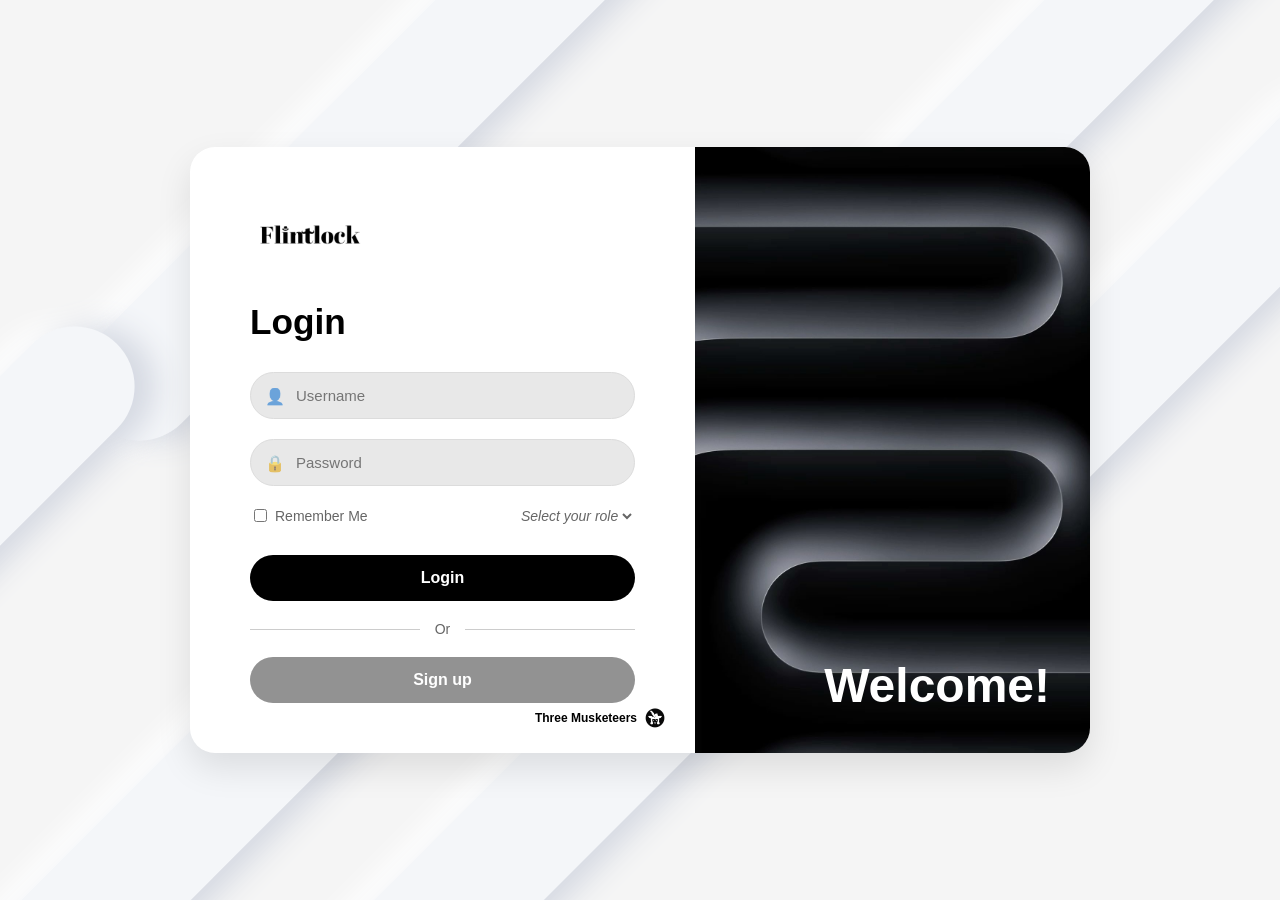
==== login/index.html @ 0c7adaf7 "Implemented Side navigation and security page Co-authored-by: Copilot <copilot@github.com>" ====
<!DOCTYPE html>
<html lang="en">
<head>
    <meta charset="UTF-8">
    <meta name="viewport" content="width=device-width, initial-scale=1.0">
    <title>Neumorphic Background</title>
    <link rel="stylesheet" href="login.css">
</head>
<body>

    <!-- Background Shapes -->
    <div class="background-container">
        <!-- Top Right Group -->
        <div class="pill pill-1"></div>
        <div class="pill pill-2"></div>
        <div class="pill pill-3"></div>
        
        <!-- Bottom Left Group -->
        <div class="pill pill-4"></div>
        <div class="pill pill-5"></div>
        <div class="pill pill-6"></div>
    </div>


<div class="login-card">
    <!-- Left Side: Login Form -->
    <div class="login-left">
        <img src="../assets/login-images/logo-name.png" alt="Flintlock Logo" class="brand-logo">
        
        <h1 class="login-title">Login</h1>
        
        <form id="loginForm" action="#" method="POST">
            <!-- Username Input -->
            <div class="input-group">
                <span class="icon">👤</span>
                <input type="text" placeholder="Username" required>
            </div>
            
            <!-- Password Input -->
            <div class="input-group">
                <span class="icon">🔒</span>
                <input type="password" placeholder="Password" required>
            </div>
            
            <!-- Options Row -->
            <div class="form-options">
                <label class="remember-me">
                    <input type="checkbox"> Remember Me
                </label>
                
                <div class="role-select">
                    <select required>
                        <option value="" disabled selected>Select your role</option>
                        <option value="admin">Admin</option>
                        <option value="user">User</option>
                    </select>
                </div>
            </div>

            <!-- Action Buttons -->
            <button type="submit" class="btn-login">Login</button>
            
            <div class="divider">
                <span>Or</span>
            </div>
            
            <button type="button" class="btn-signup" onclick="window.location.href='../signup/index.html'">Sign up</button>
        </form>

        <!-- Bottom Right Signature -->
        <div class="team-signature">
            <span>Three Musketeers</span>
            <img src="../assets/login-images/logo.png" alt="Team Icon">
        </div>
    </div>

    <!-- Right Side: Image and Welcome Text -->
    <div class="login-right">
        <h2>Welcome!</h2>
    </div>
</div>

<script>
    // Handle form submission
    document.getElementById('loginForm').addEventListener('submit', function(event) {
        event.preventDefault(); // Prevent actual form submission
        window.location.href = '../homepage.html'; // Redirect to homepage
    });
</script>
</body>
</html>
---- login/login.css ----
/* CSS Variables for easy color adjustments */
:root {
    --bg-color: #f4f6f9;       /* Soft off-white background */
    --shadow-light: #ffffff;   /* Pure white for the highlight */
    --shadow-dark: #d5d9e2;    /* Soft gray for the shadow */
}

body, html {
    margin: 0;
    padding: 0;
    width: 100%;
    height: 100%;
    body { background-color: whitesmoke; }
    overflow-x: hidden; /* Prevent horizontal scrolling */
    font-family: sans-serif;
}

/* Container to hold the background elements */
.background-container {
    position: fixed;
    top: 0;
    left: 0;
    width: 100vw;
    height: 100vh;
    z-index: 1; /* Keeps the background behind your content */
    overflow: hidden;
}

/* Base styling for all pill shapes */
.pill {
    position: absolute;
    background: var(--bg-color);
    border-radius: 100px; /* Gives the rounded "pill" ends */
    transform: rotate(-45deg); /* Angles the shapes */
    
    /* The Neumorphic Magic: Combining a dark shadow and a light highlight */
    box-shadow: 
        15px 15px 30px var(--shadow-dark),
        -15px -15px 30px var(--shadow-light);
}

/* --- Positioning and Sizing --- */

/* Top Right Shapes */
.pill-1 {
    width: 120vw;
    height: 120px;
    top: -20%;
    right: -10%;
}

.pill-2 {
    width: 80vw;
    height: 120px;
    top: 5%;
    right: -20%;
}

.pill-3 {
    width: 50vw;
    height: 120px;
    top: 30%;
    right: -15%;
}

/* Bottom Left Shapes */
.pill-4 {
    width: 100vw;
    height: 120px;
    bottom: -15%;
    left: -20%;
}

.pill-5 {
    width: 70vw;
    height: 120px;
    bottom: 10%;
    left: -15%;
}

.pill-6 {
    width: 40vw;
    height: 120px;
    bottom: 35%;
    left: -25%;
}

/* Make sure your content container sits on top */
.content {
    position: relative;
    z-index: 1;
    padding: 2rem;
}


/* --- Main Container --- */
.login-card {
    display: flex;
    width: 900px;
    max-width: 95%;
    min-height: 550px;
    background-color: #ffffff;
    border-radius: 25px;
    box-shadow: 0 15px 35px rgba(0, 0, 0, 0.1); /* Soft drop shadow */
    overflow: hidden; /* Keeps the right image inside the rounded corners */
    margin: 0 auto; /* Centers the card if the parent uses flex/grid */
    
    /* Center the card vertically and horizontally in the viewport */
    position: absolute;
    top: 50%;
    left: 50%;
    transform: translate(-50%, -50%);
    z-index:2;
}

/* --- Left Side (Form) --- */
.login-left {
    flex: 1.1; /* Takes up slightly more than half the space */
    padding: 50px 60px;
    display: flex;
    flex-direction: column;
    position: relative;
    box-sizing: border-box;
}

.brand-logo {
    width: 120px;
    margin-bottom: 30px;
}

.login-title {
    font-size: 2.2rem;
    font-weight: 800;
    margin: 0 0 30px 0;
    color: #000;
}

/* Input Fields */
.input-group {
    position: relative;
    margin-bottom: 20px;
}

.input-group input {
    width: 100%;
    padding: 14px 40px 14px 45px; /* Space for icons */
    background-color: #e8e8e8;
    border: 1px solid #dcdcdc;
    border-radius: 30px;
    box-sizing: border-box;
    font-size: 15px;
    outline: none;
    transition: border-color 0.3s ease;
}

.input-group input:focus {
    border-color: #888;
}

.input-group .icon {
    position: absolute;
    left: 15px;
    top: 50%;
    transform: translateY(-50%);
    font-size: 16px;
    opacity: 0.6;
}

.input-group .icon-right {
    position: absolute;
    right: 15px;
    top: 50%;
    transform: translateY(-50%);
    font-size: 16px;
    opacity: 0.5;
}

/* Form Options (Remember Me & Dropdown) */
.form-options {
    display: flex;
    justify-content: space-between;
    align-items: center;
    margin-bottom: 30px;
    font-size: 14px;
    color: #666;
}

.remember-me {
    display: flex;
    align-items: center;
    gap: 5px;
    cursor: pointer;
}

.role-select select {
    border: none;
    background: transparent;
    font-size: 14px;
    color: #666;
    outline: none;
    cursor: pointer;
    font-style: italic;
}

/* Buttons */
.btn-login {
    width: 100%;
    padding: 14px;
    background-color: #000000;
    color: #ffffff;
    border: none;
    border-radius: 30px;
    font-size: 16px;
    font-weight: bold;
    cursor: pointer;
    transition: background-color 0.3s;
}

.btn-login:hover {
    background-color: #333333;
}

.divider {
    display: flex;
    align-items: center;
    text-align: center;
    margin: 20px 0;
    color: #666;
    font-size: 14px;
}

.divider::before,
.divider::after {
    content: '';
    flex: 1;
    border-bottom: 1px solid #ccc;
}

.divider span {
    padding: 0 15px;
}

.btn-signup {
    width: 100%;
    padding: 14px;
    background-color: #929292;
    color: #ffffff;
    border: none;
    border-radius: 30px;
    font-size: 16px;
    font-weight: bold;
    cursor: pointer;
    transition: background-color 0.3s;
}

.btn-signup:hover {
    background-color: #7a7a7a;
}

/* Signature at bottom right of form */
.team-signature {
    position: absolute;
    bottom: 25px;
    right: 30px;
    display: flex;
    align-items: center;
    gap: 8px;
    font-size: 12px;
    font-weight: bold;
    color: #000;
}

.team-signature img {
    width: 20px;
    height: auto;
}

/* --- Right Side (Image) --- */
.login-right {
    flex: 0.9;
    /* Uses the relative path back to the assets folder */
    background-image: url('../assets/login-images/login-sidepicture.jpg'); 
    background-size: cover;
    background-position: center;
    position: relative;
    display: flex;
    align-items: flex-end;
    justify-content: flex-end;
    padding: 40px;
}

.login-right h2 {
    color: #ffffff;
    font-size: 3rem;
    margin: 0;
    font-weight: 800;
}
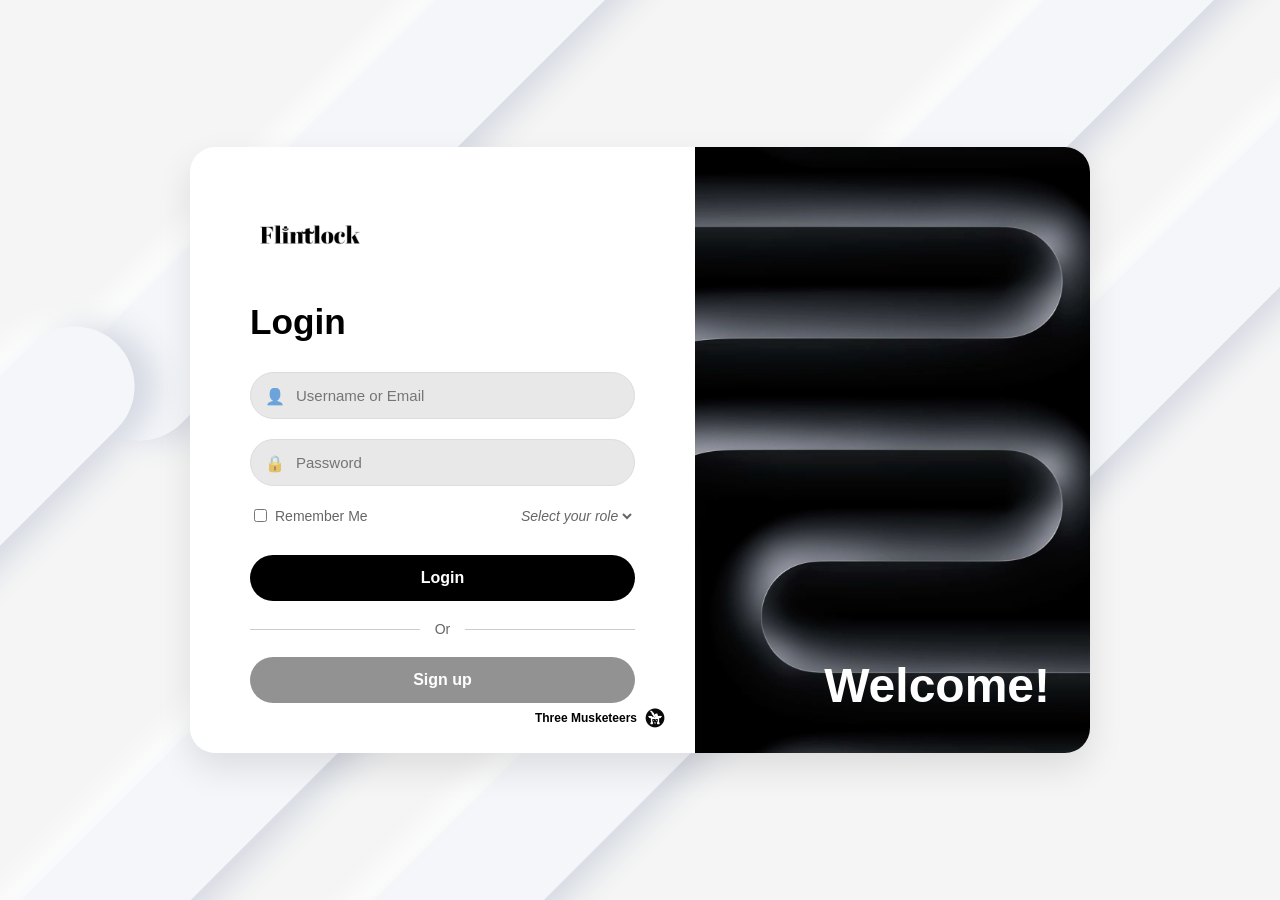
==== commit 668d4e68: "login api" ====
--- a/login/index.html
+++ b/login/index.html
@@ -21,7 +21,6 @@
         <div class="pill pill-6"></div>
     </div>
 
-
 <div class="login-card">
     <!-- Left Side: Login Form -->
     <div class="login-left">
@@ -33,13 +32,13 @@
             <!-- Username Input -->
             <div class="input-group">
                 <span class="icon">👤</span>
-                <input type="text" placeholder="Username" required>
+                <input type="text" id="username" name="username" placeholder="Username or Email" required>
             </div>
             
             <!-- Password Input -->
             <div class="input-group">
                 <span class="icon">🔒</span>
-                <input type="password" placeholder="Password" required>
+                <input type="password" id="password" name="password" placeholder="Password" required>
             </div>
             
             <!-- Options Row -->
@@ -47,9 +46,8 @@
                 <label class="remember-me">
                     <input type="checkbox"> Remember Me
                 </label>
-                
                 <div class="role-select">
-                    <select required>
+                    <select id="roleSelect" required>
                         <option value="" disabled selected>Select your role</option>
                         <option value="admin">Admin</option>
                         <option value="user">User</option>
@@ -82,9 +80,50 @@
 
 <script>
     // Handle form submission
-    document.getElementById('loginForm').addEventListener('submit', function(event) {
-        event.preventDefault(); // Prevent actual form submission
-        window.location.href = '../homepage.html'; // Redirect to homepage
+    document.getElementById('loginForm').addEventListener('submit', async function(event) {
+        event.preventDefault();
+
+        const username = document.getElementById('username').value.trim();
+        const password = document.getElementById('password').value.trim();
+        const role = document.getElementById('roleSelect').value;
+        const loginEndpoint = role === 'admin'
+            ? 'http://localhost:8080/admin/login'
+            : 'http://localhost:8080/user/login';
+
+        const formData = 'username=' + encodeURIComponent(username) + '&password=' + encodeURIComponent(password);
+
+        try {
+            const response = await fetch(loginEndpoint, {
+                method: 'POST',
+                headers: {
+                    'Content-Type': 'application/x-www-form-urlencoded'
+                },
+                body: formData
+            });
+
+            let data;
+            try {
+                data = await response.json();
+            } catch (error) {
+                throw new Error('Invalid server response');
+            }
+
+            if (!response.ok || !data.success) {
+                alert(data.message || 'Invalid credentials');
+                return;
+            }
+
+            localStorage.setItem('user_id', String(data.user_id));
+            localStorage.setItem('role', role);
+            if (role === 'admin') {
+                window.location.href = '../admin-dashboard.html';
+            } else {
+                window.location.href = '../homepage.html';
+            }
+        } catch (error) {
+            console.error('Login error:', error);
+            alert('Unable to login. Please check if the server is running.');
+        }
     });
 </script>
 </body>
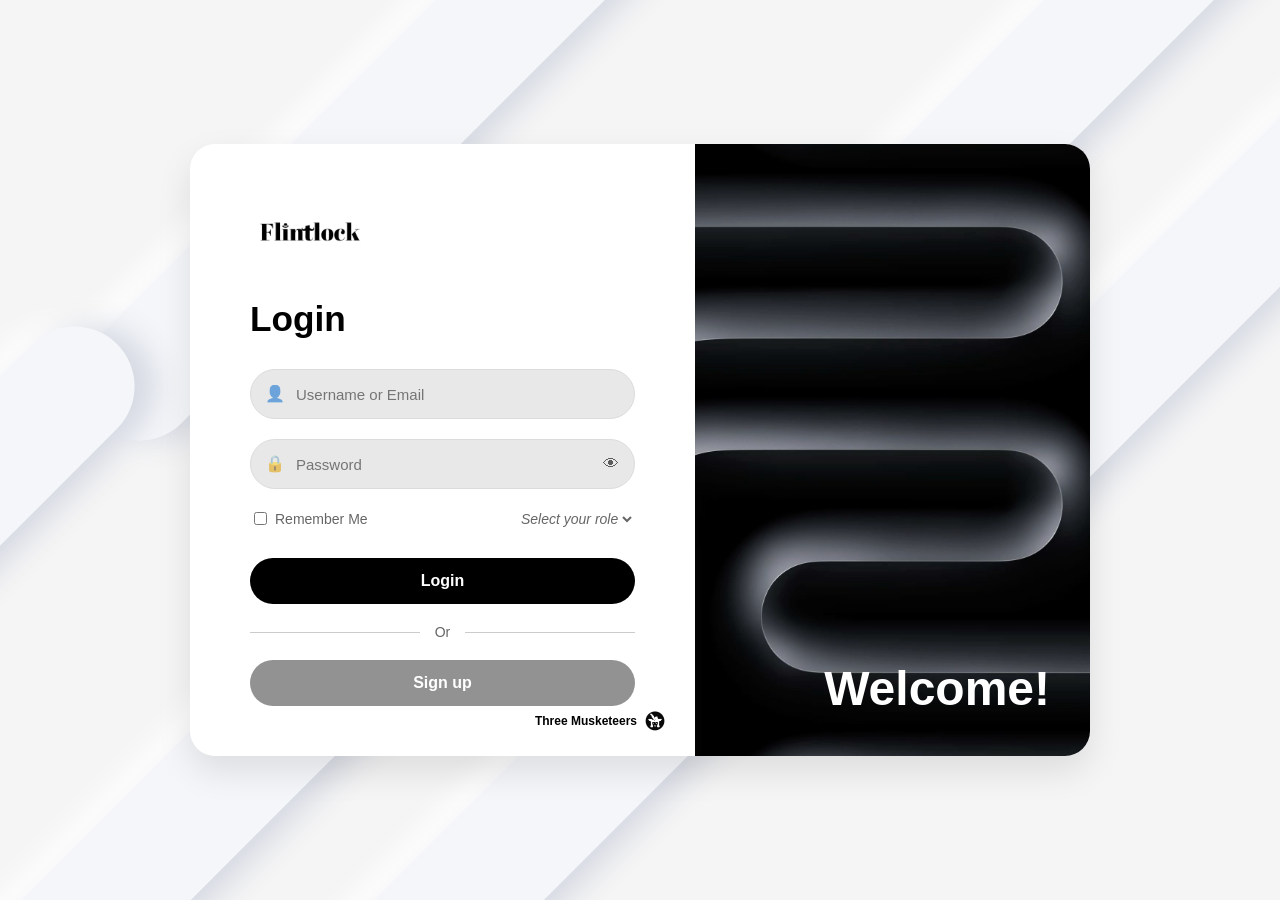
==== commit 29b69add: "php api" ====
--- a/login/index.html
+++ b/login/index.html
@@ -3,8 +3,8 @@
 <head>
     <meta charset="UTF-8">
     <meta name="viewport" content="width=device-width, initial-scale=1.0">
-    <title>Neumorphic Background</title>
-    <link rel="stylesheet" href="login.css">
+    <title>Login - Flintlock</title>
+    <link rel="stylesheet" href="login.css?v=3">
 </head>
 <body>
 
@@ -36,9 +36,10 @@
             </div>
             
             <!-- Password Input -->
-            <div class="input-group">
+            <div class="input-group has-toggle">
                 <span class="icon">🔒</span>
-                <input type="password" id="password" name="password" placeholder="Password" required>
+                <input type="password" id="password" name="password" placeholder="Password" required autocomplete="current-password">
+                <button type="button" class="password-toggle" id="passwordToggle" aria-label="Show password" aria-pressed="false">👁</button>
             </div>
             
             <!-- Options Row -->
@@ -79,42 +80,72 @@
 </div>
 
 <script>
-    // Handle form submission
-    document.getElementById('loginForm').addEventListener('submit', async function(event) {
+    const LOGIN_API = new URL('../api/login.php', window.location.href).href;
+
+    (function initPasswordToggle() {
+        const passwordInput = document.getElementById('password');
+        const toggleBtn = document.getElementById('passwordToggle');
+        if (!passwordInput || !toggleBtn) {
+            return;
+        }
+        toggleBtn.addEventListener('click', function () {
+            const isHidden = passwordInput.type === 'password';
+            passwordInput.type = isHidden ? 'text' : 'password';
+            toggleBtn.setAttribute('aria-pressed', isHidden ? 'true' : 'false');
+            toggleBtn.setAttribute('aria-label', isHidden ? 'Hide password' : 'Show password');
+        });
+    })();
+
+    document.getElementById('loginForm').addEventListener('submit', async function (event) {
         event.preventDefault();
 
         const username = document.getElementById('username').value.trim();
-        const password = document.getElementById('password').value.trim();
+        const password = document.getElementById('password').value;
         const role = document.getElementById('roleSelect').value;
-        const loginEndpoint = role === 'admin'
-            ? 'http://localhost:8080/admin/login'
-            : 'http://localhost:8080/user/login';
 
-        const formData = 'username=' + encodeURIComponent(username) + '&password=' + encodeURIComponent(password);
+        if (!role) {
+            alert('Please select your role.');
+            return;
+        }
+
+        const submitBtn = event.target.querySelector('button[type="submit"]');
+        if (submitBtn) {
+            submitBtn.disabled = true;
+        }
 
         try {
-            const response = await fetch(loginEndpoint, {
+            const response = await fetch(LOGIN_API, {
                 method: 'POST',
                 headers: {
-                    'Content-Type': 'application/x-www-form-urlencoded'
+                    'Content-Type': 'application/json'
                 },
-                body: formData
+                credentials: 'same-origin',
+                body: JSON.stringify({
+                    login: username,
+                    password: password,
+                    role: role
+                })
             });
 
-            let data;
+            const text = await response.text();
+            let data = {};
             try {
-                data = await response.json();
-            } catch (error) {
-                throw new Error('Invalid server response');
+                data = text ? JSON.parse(text) : {};
+            } catch {
+                data = { error: text || 'Invalid server response' };
             }
 
             if (!response.ok || !data.success) {
-                alert(data.message || 'Invalid credentials');
+                alert(data.error || data.message || 'Invalid credentials');
                 return;
             }
 
             localStorage.setItem('user_id', String(data.user_id));
             localStorage.setItem('role', role);
+            if (data.account_type) {
+                localStorage.setItem('account_type', data.account_type);
+            }
+            sessionStorage.setItem('show_login_welcome', '1');
             if (role === 'admin') {
                 window.location.href = '../admin-dashboard.html';
             } else {
@@ -122,9 +153,13 @@
             }
         } catch (error) {
             console.error('Login error:', error);
-            alert('Unable to login. Please check if the server is running.');
+            alert('Unable to login. Check that Apache, PHP, and MySQL are running.');
+        } finally {
+            if (submitBtn) {
+                submitBtn.disabled = false;
+            }
         }
     });
 </script>
 </body>
-</html>+</html>
--- a/login/login.css
+++ b/login/login.css
@@ -10,7 +10,7 @@
     padding: 0;
     width: 100%;
     height: 100%;
-    body { background-color: whitesmoke; }
+    background-color: whitesmoke;
     overflow-x: hidden; /* Prevent horizontal scrolling */
     font-family: sans-serif;
 }
@@ -139,11 +139,13 @@
 .input-group {
     position: relative;
     margin-bottom: 20px;
+    display: block;
 }
 
 .input-group input {
     width: 100%;
-    padding: 14px 40px 14px 45px; /* Space for icons */
+    height: 50px;
+    padding: 0 45px;
     background-color: #e8e8e8;
     border: 1px solid #dcdcdc;
     border-radius: 30px;
@@ -151,6 +153,7 @@
     font-size: 15px;
     outline: none;
     transition: border-color 0.3s ease;
+    display: block;
 }
 
 .input-group input:focus {
@@ -163,7 +166,10 @@
     top: 50%;
     transform: translateY(-50%);
     font-size: 16px;
+    line-height: 1;
     opacity: 0.6;
+    pointer-events: none;
+    z-index: 2;
 }
 
 .input-group .icon-right {
@@ -172,7 +178,39 @@
     top: 50%;
     transform: translateY(-50%);
     font-size: 16px;
+    line-height: 1;
     opacity: 0.5;
+}
+
+.input-group .password-toggle {
+    position: absolute;
+    right: 8px;
+    top: 50%;
+    transform: translateY(-50%);
+    margin: 0;
+    border: none;
+    background: transparent;
+    cursor: pointer;
+    font-size: 16px;
+    line-height: 1;
+    padding: 6px 8px;
+    opacity: 0.6;
+    border-radius: 8px;
+    z-index: 3;
+    width: auto;
+    height: auto;
+    box-sizing: border-box;
+    -webkit-appearance: none;
+    appearance: none;
+}
+
+.input-group .password-toggle:hover {
+    opacity: 1;
+}
+
+.input-group .password-toggle:focus-visible {
+    outline: 2px solid #888;
+    outline-offset: 2px;
 }
 
 /* Form Options (Remember Me & Dropdown) */
